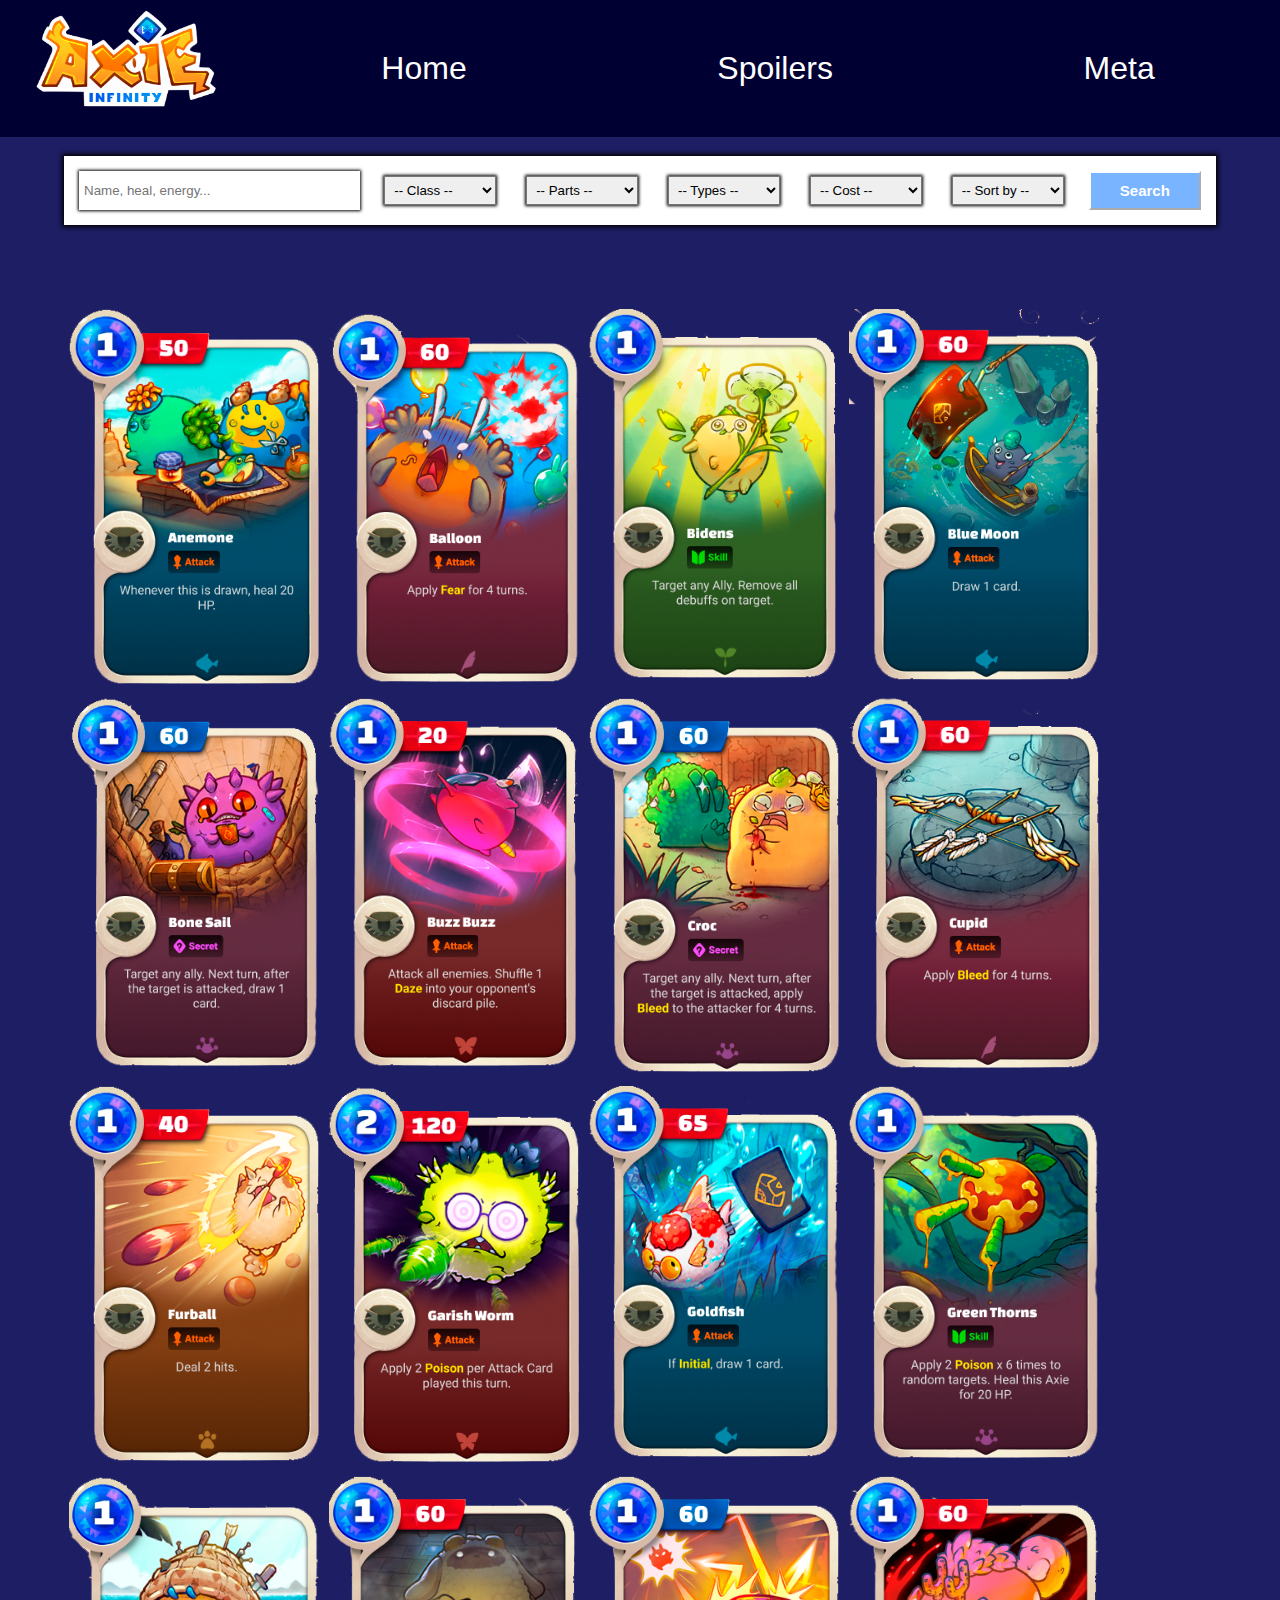
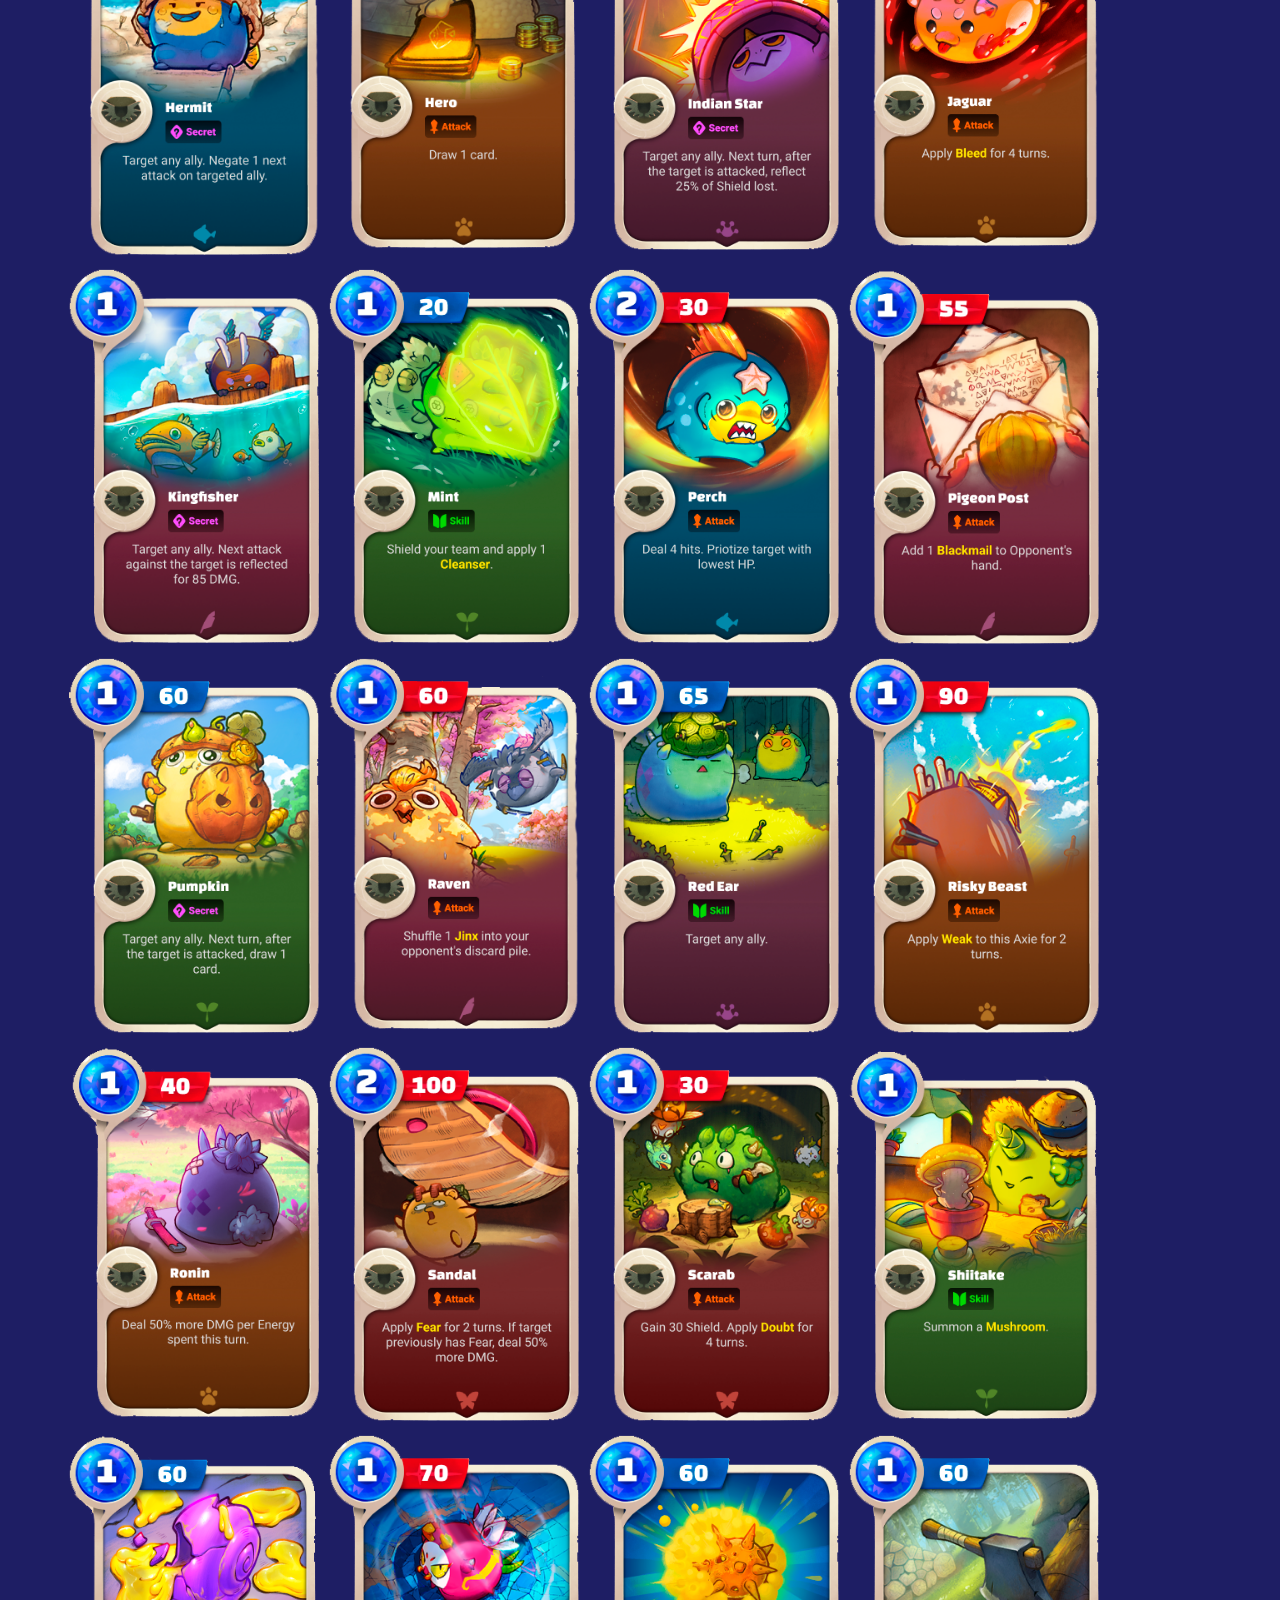
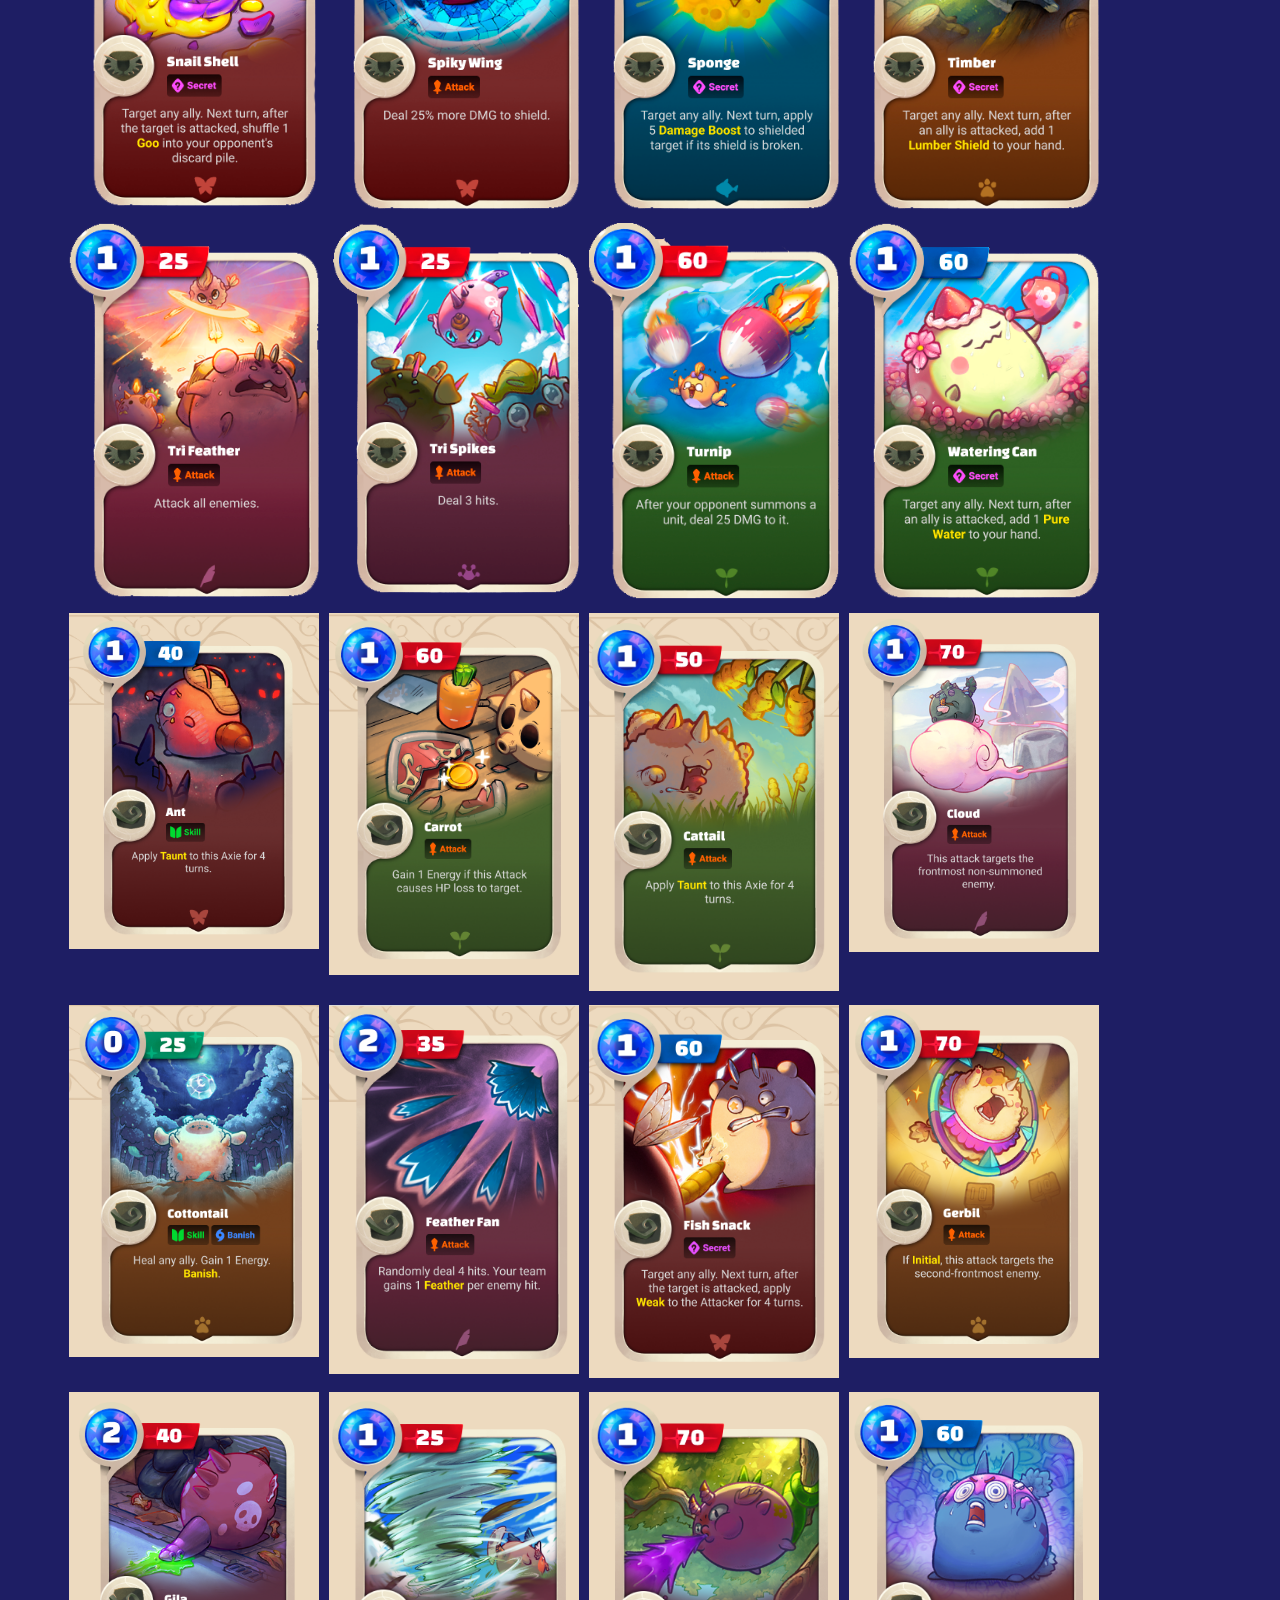
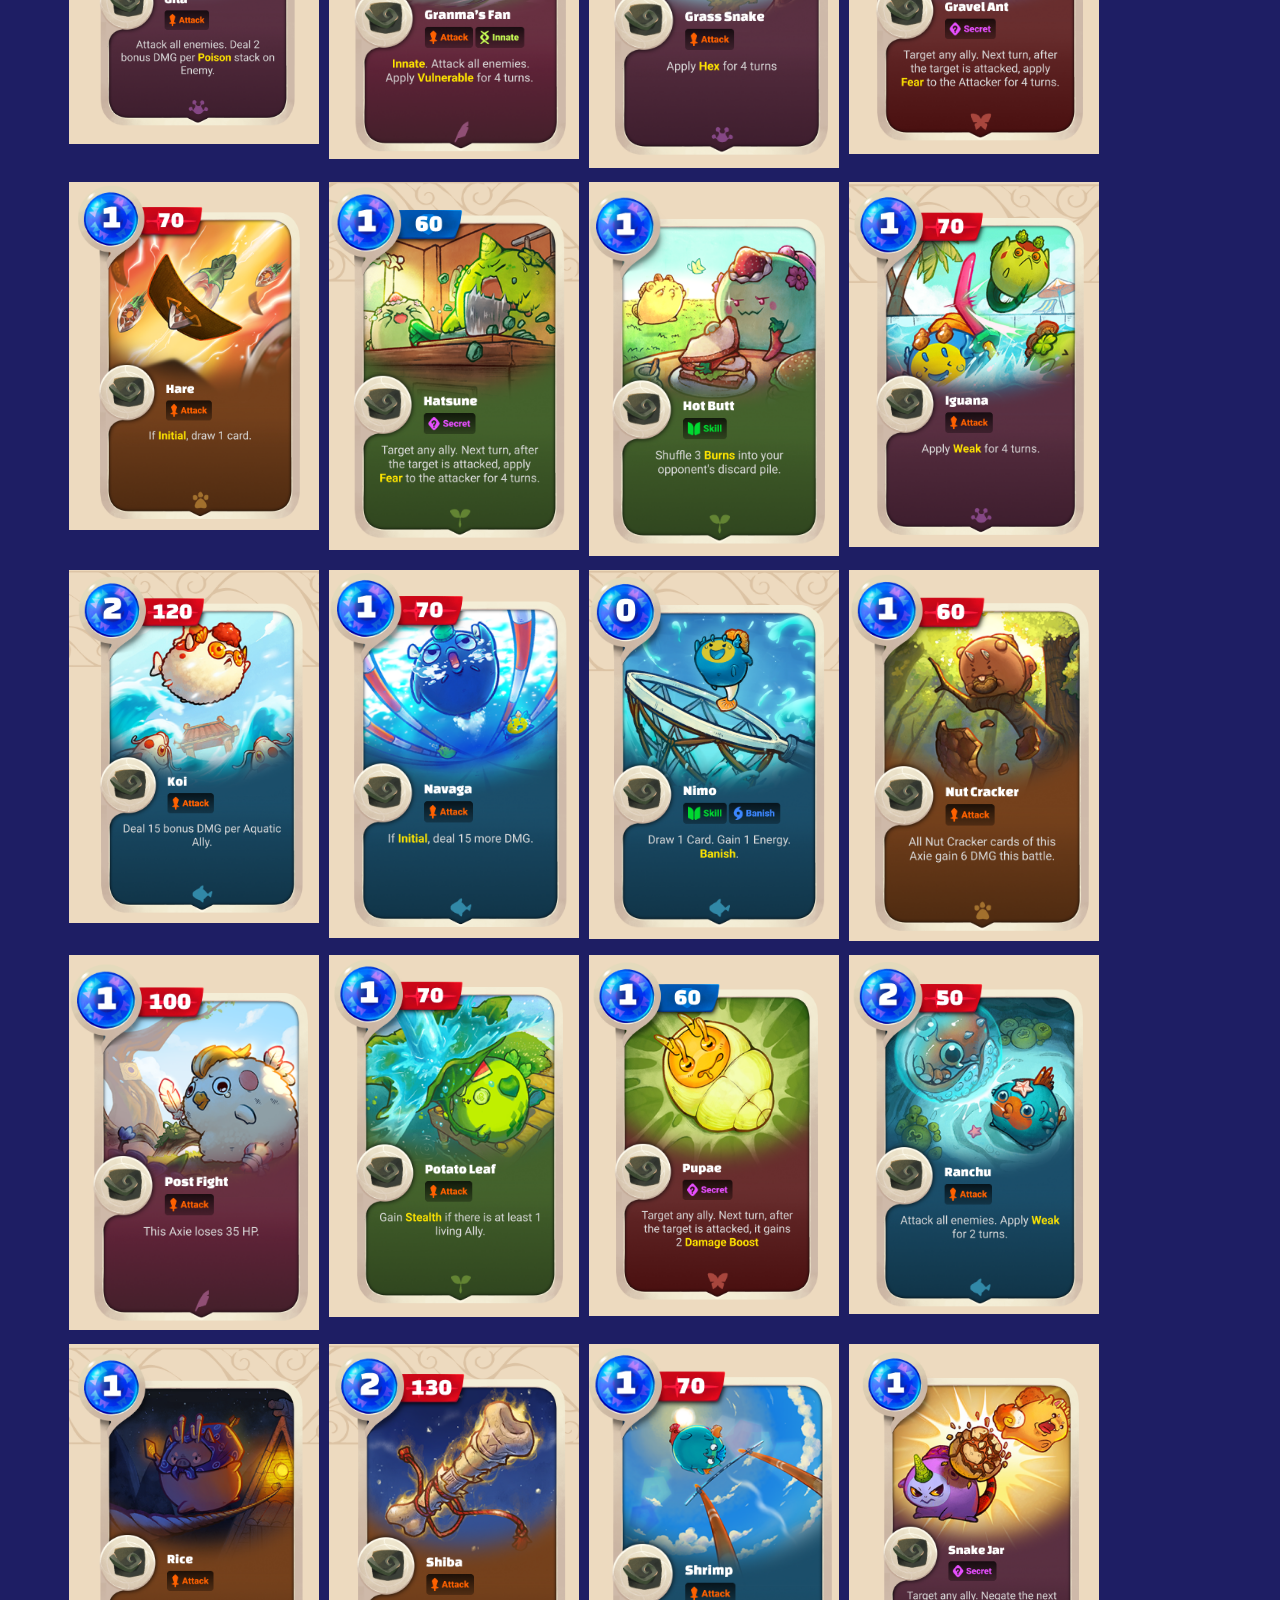
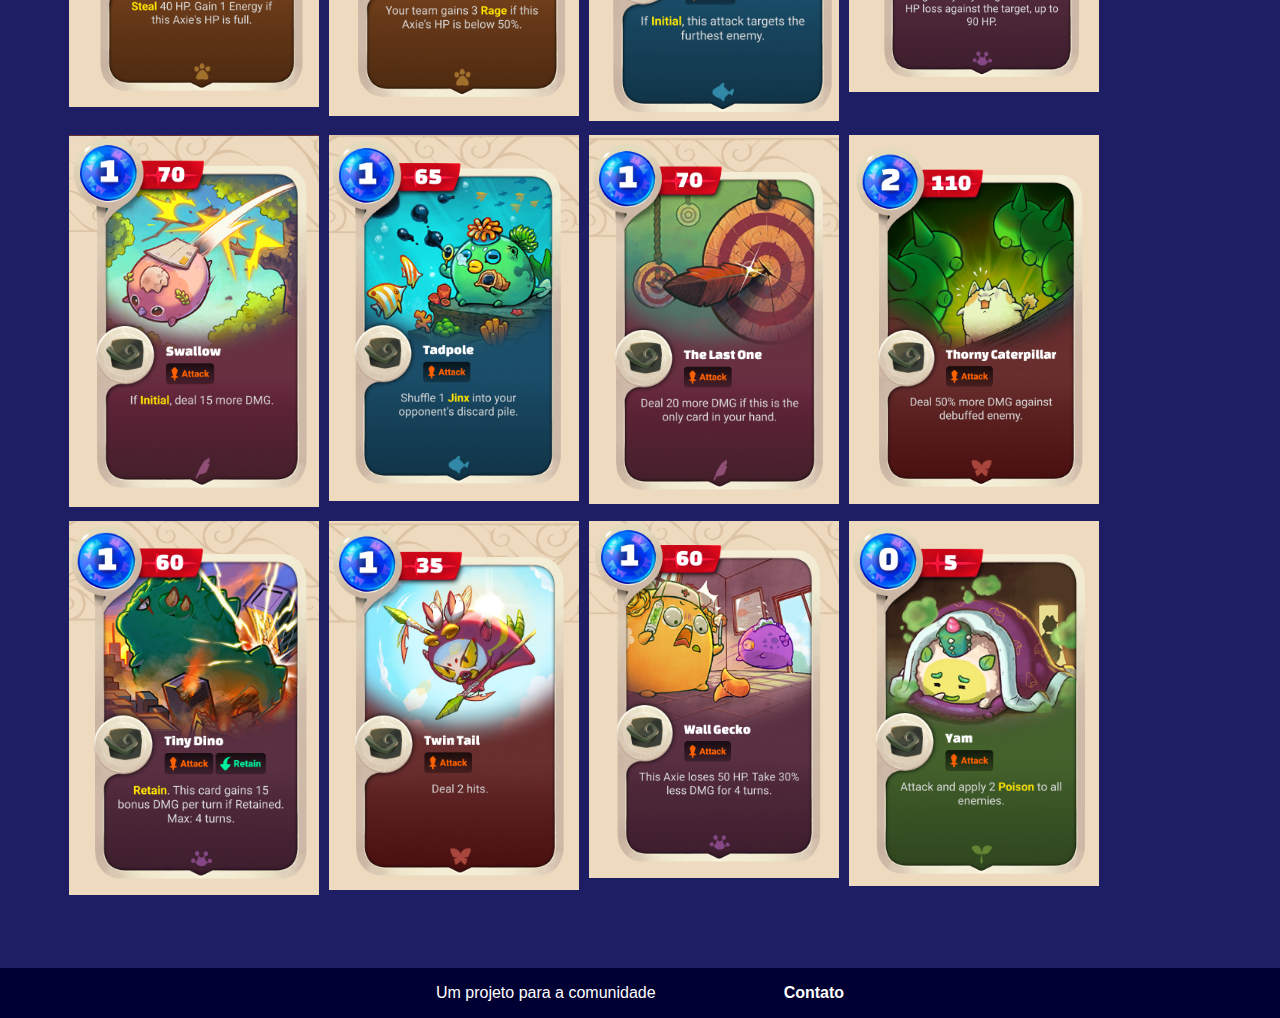
==== spoilers.html @ 696790dc "Filtros Simples prontos" ====
<!DOCTYPE html>
<html lang="en">
<head>
  <meta charset="UTF-8">
  <meta http-equiv="X-UA-Compatible" content="IE=edge">
  <meta name="viewport" content="width=device-width, initial-scale=1.0">
  <title>Axies Spoilers</title>
  <link rel="stylesheet" href="assets/css/main.css">
  <link rel="stylesheet" href="assets\css\spoilers.css">
</head>
<body>
  <header>
    <img id="axieLogo" src="assets\img\axieLogo.png" alt="logo">
    <nav>
      <ul>
        <li><a href="main.html">Home</a></li>
        <li><a href="spoilers.html">Spoilers</a></li>
        <li><a href="#">Meta</a></li>
      </ul>
    </nav>
  </header>

  <div class="filters">
    <input type="text" id="tagFilter" placeholder="Name, heal, energy...">
    <div class="containerFilters">
      <select id="classes">
        <option value="all">-- Class --</option>
        <option value="aquatic">Aquatic</option>
        <option value="birdie">Birdie</option>
        <option value="beast">Beast</option>
        <option value="bug">Bug</option>
        <option value="plant">Plant</option>
        <option value="reptile">Reptile</option>
      </select>
    </div>
    <div class="containerFilters">
      <select id="parts">
        <option value="all">-- Parts --</option>
        <option value="back">Back</option>
        <option value="ears">Ears</option>
        <option value="eye">Eye</option>
        <option value="head">Head</option>
        <option value="mouth">Mouth</option>
        <option value="tail">Tail</option>
      </select>
    </div>
    <div class="containerFilters">
      <select id="type">
        <option value="all">-- Types --</option>
        <option value="attack">Attack</option>
        <option value="banish">Banish</option>
        <option value="innate">Innate</option>
        <option value="retain">Retain</option>
        <option value="secret">Secret</option>
        <option value="skill">Skill</option>
      </select>
    </div>
    <div class="containerFilters">
      <select id="cost">
        <option value="all">-- Cost --</option>
        <option value="0">0</option>
        <option value="1">1</option>
        <option value="2">2</option>
      </select>
    </div>
    <div class="containerFilters">
      <select id="sortBy">
        <option value="all">-- Sort by --</option>
        <option value="highestAttack">Highest Attack</option>
        <option value="highestShild">Highest Shild</option>
        <option value="highestCosts">Highest Costs</option>
        <option value="lowestCosts">Lowest Costs</option>
      </select>
    </div>
    <button onclick="filter()">Search</button>
  </div>

  <div class="spoilers">
    <!-- Back Cards -->
    <div class="containerCards" data-class="aquatic" 
    data-part="back" data-cost="1" 
    data-type="attack" data-damage="50"
    data-shild="0">
      <img src="assets\img\Back\Anemone.PNG" alt="">
    </div>
    <div class="containerCards" data-class="birdie" 
    data-part="back" data-cost="1" 
    data-type="attack" data-damage="60"
    data-shild="0">
      <img src="assets\img\Back\Balloon.PNG" alt="">
    </div>
    <div class="containerCards" data-class="plant" 
    data-part="back" data-cost="1" 
    data-type="skill" data-damage="0"
    data-shild="0">
      <img src="assets\img\Back\Bidens.PNG" alt="">
    </div>
    <div class="containerCards" data-class="aquatic" 
    data-part="back" data-cost="1" 
    data-type="attack" data-damage="60"
    data-shild="0">
      <img src="assets\img\Back\BlueMoon.PNG" alt="">
    </div>
    <div class="containerCards" data-class="reptile" 
    data-part="back" data-cost="1" 
    data-type="secret" data-damage="0"
    data-shild="60">
      <img src="assets\img\Back\BoneSail.PNG" alt="">
    </div>
    <div class="containerCards" data-class="bug" 
    data-part="back" data-cost="1" 
    data-type="attack" data-damage="20"
    data-shild="0">
      <img src="assets\img\Back\BuzzBuzz.PNG" alt="">
    </div>
    <div class="containerCards" data-class="reptile" 
    data-part="back" data-cost="1" 
    data-type="secret" data-damage="0"
    data-shild="60">
      <img src="assets\img\Back\Croc.PNG" alt="">
    </div>
    <div class="containerCards" data-class="birdie" 
    data-part="back" data-cost="1" 
    data-type="attack" data-damage="60"
    data-shild="0">
      <img src="assets\img\Back\Cupid.PNG" alt="">
    </div>
    <div class="containerCards" data-class="beast" 
    data-part="back" data-cost="1" 
    data-type="attack" data-damage="40"
    data-shild="0">
      <img src="assets\img\Back\Furball.PNG" alt="">
    </div>
    <div class="containerCards" data-class="bug" 
    data-part="back" data-cost="2" 
    data-type="attack" data-damage="120"
    data-shild="0">
      <img src="assets\img\Back\GarishWorm.PNG" alt="">
    </div>
    <div class="containerCards" data-class="aquatic" 
    data-part="back" data-cost="1" 
    data-type="attack" data-damage="65"
    data-shild="0">
      <img src="assets\img\Back\Goldfish.PNG" alt="">
    </div>
    <div class="containerCards" data-class="reptile" 
    data-part="back" data-cost="1" 
    data-type="skill" data-damage="0"
    data-shild="0">
      <img src="assets\img\Back\GreenThorns.PNG" alt="">
    </div>
    <div class="containerCards" data-class="aquatic" 
    data-part="back" data-cost="1" 
    data-type="secret" data-damage="0"
    data-shild="0">
      <img src="assets\img\Back\Hermit.PNG" alt="">
    </div>
    <div class="containerCards" data-class="beast" 
    data-part="back" data-cost="1" 
    data-type="attack" data-damage="60"
    data-shild="0">
      <img src="assets\img\Back\Hero.PNG" alt="">
    </div>
    <div class="containerCards" data-class="reptile" 
    data-part="back" data-cost="1" 
    data-type="secret" data-damage="0"
    data-shild="60">
      <img src="assets\img\Back\IndianStar.PNG" alt="">
    </div>
    <div class="containerCards" data-class="beast" 
    data-part="back" data-cost="1" 
    data-type="attack" data-damage="60"
    data-shild="0">
      <img src="assets\img\Back\Jaguar.PNG" alt="">
    </div>
    <div class="containerCards" data-class="birdie" 
    data-part="back" data-cost="1" 
    data-type="secret" data-damage="0"
    data-shild="0">
      <img src="assets\img\Back\Kingfisher.PNG" alt="">
    </div>
    <div class="containerCards" data-class="plant" 
    data-part="back" data-cost="1" 
    data-type="skill" data-damage="0"
    data-shild="20">
      <img src="assets\img\Back\Mint.PNG" alt="">
    </div>
    <div class="containerCards" data-class="aquatic" 
    data-part="back" data-cost="2" 
    data-type="attack" data-damage="30"
    data-shild="0">
      <img src="assets\img\Back\Perch.PNG" alt="">
    </div>
    <div class="containerCards" data-class="birdie" 
    data-part="back" data-cost="1" 
    data-type="attack" data-damage="55"
    data-shild="0">
      <img src="assets\img\Back\PigeonPost.PNG" alt="">
    </div>
    <div class="containerCards" data-class="plant" 
    data-part="back" data-cost="1" 
    data-type="secret" data-damage="0"
    data-shild="60">
      <img src="assets\img\Back\Pumpkin.PNG" alt="">
    </div>
    <div class="containerCards" data-class="birdie" 
    data-part="back" data-cost="1" 
    data-type="attack" data-damage="60"
    data-shild="0">
      <img src="assets\img\Back\Raven.PNG" alt="">
    </div>
    <div class="containerCards" data-class="reptile" 
    data-part="back" data-cost="1" 
    data-type="skill" data-damage="0"
    data-shild="65">
      <img src="assets\img\Back\RedEar.PNG" alt="">
    </div>
    <div class="containerCards" data-class="beast" 
    data-part="back" data-cost="1" 
    data-type="attack" data-damage="90"
    data-shild="0">
      <img src="assets\img\Back\RiskyBeast.PNG" alt="">
    </div>
    <div class="containerCards" data-class="beast" 
    data-part="back" data-cost="1" 
    data-type="attack" data-damage="40"
    data-shild="0">
      <img src="assets\img\Back\Ronin.PNG" alt="">
    </div>
    <div class="containerCards" data-class="bug" 
    data-part="back" data-cost="2" 
    data-type="attack" data-damage="100"
    data-shild="0">
      <img src="assets\img\Back\Sandal.PNG" alt="">
    </div>
    <div class="containerCards" data-class="bug" 
    data-part="back" data-cost="1" 
    data-type="attack" data-damage="30"
    data-shild="0">
      <img src="assets\img\Back\Scarab.PNG" alt="">
    </div>
    <div class="containerCards" data-class="plant" 
    data-part="back" data-cost="1" 
    data-type="skill" data-damage="0"
    data-shild="0">
      <img src="assets\img\Back\Shiitake.PNG" alt="">
    </div>
    <div class="containerCards" data-class="bug" 
    data-part="back" data-cost="1" 
    data-type="secret" data-damage="0"
    data-shild="60">
      <img src="assets\img\Back\SnailShell.PNG" alt="">
    </div>
    <div class="containerCards" data-class="bug" 
    data-part="back" data-cost="1" 
    data-type="attack" data-damage="70"
    data-shild="0">
      <img src="assets\img\Back\SpikyWing.PNG" alt="">
    </div>
    <div class="containerCards" data-class="aquatic" 
    data-part="back" data-cost="1" 
    data-type="secret" data-damage="0"
    data-shild="60">
      <img src="assets\img\Back\Sponge.PNG" alt="">
    </div>
    <div class="containerCards" data-class="beast" 
    data-part="back" data-cost="1" 
    data-type="secret" data-damage="0"
    data-shild="60">
      <img src="assets\img\Back\Timber.PNG" alt="">
    </div>
    <div class="containerCards" data-class="birdie" 
    data-part="back" data-cost="1" 
    data-type="attack" data-damage="25"
    data-shild="0">
      <img src="assets\img\Back\TriFeather.PNG" alt="">
    </div>
    <div class="containerCards" data-class="reptile" 
    data-part="back" data-cost="1" 
    data-type="attack" data-damage="25"
    data-shild="0">
      <img src="assets\img\Back\TriSpikes.PNG" alt="">
    </div>
    <div class="containerCards" data-class="plant" 
    data-part="back" data-cost="1" 
    data-type="attack" data-damage="60"
    data-shild="0">
      <img src="assets\img\Back\Turnip.PNG" alt="">
    </div>
    <div class="containerCards" data-class="plant" 
    data-part="back" data-cost="1" 
    data-type="secret" data-damage="0"
    data-shild="60">
      <img src="assets\img\Back\WateringCan.PNG" alt="">
    </div>
    
    <!-- Tail Cards -->
    <div class="containerCards" data-class="bug" 
    data-part="tail" data-cost="1" 
    data-type="skill" data-damage="0"
    data-shild="40">
      <img src="assets\img\Tail\Ant.PNG" alt="">
    </div>
    <div class="containerCards" data-class="plant" 
    data-part="tail" data-cost="1" 
    data-type="attack" data-damage="60"
    data-shild="0">
      <img src="assets\img\Tail\Carrot.PNG" alt="">
    </div>
    <div class="containerCards" data-class="plant" 
    data-part="tail" data-cost="1" 
    data-type="attack" data-damage="50"
    data-shild="0">
      <img src="assets\img\Tail\Cattail.PNG" alt="">
    </div>
    <div class="containerCards" data-class="birdie" 
    data-part="tail" data-cost="1" 
    data-type="attack" data-damage="70"
    data-shild="0">
      <img src="assets\img\Tail\Cloud.PNG" alt="">
    </div>
    <div class="containerCards" data-class="beast" 
    data-part="tail" data-cost="0" 
    data-type="skill" data-damage="0"
    data-shild="0" data-heal="25"
    data-variety="banish">
      <img src="assets\img\Tail\Cottontail.PNG" alt="">
    </div>
    <div class="containerCards" data-class="birdie" 
    data-part="tail" data-cost="2" 
    data-type="attack" data-damage="35"
    data-shild="0">
      <img src="assets\img\Tail\FeatherFan.PNG" alt="">
    </div>
    <div class="containerCards" data-class="bug" 
    data-part="tail" data-cost="1" 
    data-type="secret" data-damage="0"
    data-shild="60">
      <img src="assets\img\Tail\FishSnack.PNG" alt="">
    </div>
    <div class="containerCards" data-class="beast" 
    data-part="tail" data-cost="1" 
    data-type="attack" data-damage="70"
    data-shild="0">
      <img src="assets\img\Tail\Gerbil.PNG" alt="">
    </div>
    <div class="containerCards" data-class="reptile" 
    data-part="tail" data-cost="2" 
    data-type="attack" data-damage="40"
    data-shild="0">
      <img src="assets\img\Tail\Gila.PNG" alt="">
    </div>
    <div class="containerCards" data-class="birdie" 
    data-part="tail" data-cost="1" 
    data-type="attack" data-damage="25"
    data-shild="0" data-variety="innate">
      <img src="assets\img\Tail\GranmasFan.PNG" alt="">
    </div>
    <div class="containerCards" data-class="reptile" 
    data-part="tail" data-cost="1" 
    data-type="attack" data-damage="70"
    data-shild="0">
      <img src="assets\img\Tail\GrassSnake.PNG" alt="">
    </div>
    <div class="containerCards" data-class="bug" 
    data-part="tail" data-cost="1" 
    data-type="secret" data-damage="0"
    data-shild="60">
      <img src="assets\img\Tail\GravelAnt.PNG" alt="">
    </div>
    <div class="containerCards" data-class="beast" 
    data-part="tail" data-cost="1" 
    data-type="attack" data-damage="70"
    data-shild="0">
      <img src="assets\img\Tail\Hare.PNG" alt="">
    </div>
    <div class="containerCards" data-class="plant" 
    data-part="tail" data-cost="1" 
    data-type="secret" data-damage="0"
    data-shild="60">
      <img src="assets\img\Tail\Hatsune.PNG" alt="">
    </div>
    <div class="containerCards" data-class="plant" 
    data-part="tail" data-cost="1" 
    data-type="skill" data-damage="0"
    data-shild="0">
      <img src="assets\img\Tail\HotButt.PNG" alt="">
    </div>
    <div class="containerCards" data-class="reptile" 
    data-part="tail" data-cost="1" 
    data-type="attack" data-damage="70"
    data-shild="0">
      <img src="assets\img\Tail\Iguana.PNG" alt="">
    </div>
    <div class="containerCards" data-class="aquatic" 
    data-part="tail" data-cost="2" 
    data-type="attack" data-damage="120"
    data-shild="0">
      <img src="assets\img\Tail\Koi.PNG" alt="">
    </div>
    <div class="containerCards" data-class="aquatic" 
    data-part="tail" data-cost="1" 
    data-type="attack" data-damage="70"
    data-shild="0">
      <img src="assets\img\Tail\Navaga.PNG" alt="">
    </div>
    <div class="containerCards" data-class="aquatic" 
    data-part="tail" data-cost="0" 
    data-type="skill" data-damage="0"
    data-shild="0" data-variety="banish">
      <img src="assets\img\Tail\Nimo.PNG" alt="">
    </div>
    <div class="containerCards" data-class="beast" 
    data-part="tail" data-cost="1" 
    data-type="attack" data-damage="60"
    data-shild="0">
      <img src="assets\img\Tail\NutCracker.PNG" alt="">
    </div>
    <div class="containerCards" data-class="birdie" 
    data-part="tail" data-cost="1" 
    data-type="attack" data-damage="100"
    data-shild="0">
      <img src="assets\img\Tail\PostFight.PNG" alt="">
    </div>
    <div class="containerCards" data-class="plant" 
    data-part="tail" data-cost="1" 
    data-type="attack" data-damage="70"
    data-shild="0">
      <img src="assets\img\Tail\PotatoLeaf.PNG" alt="">
    </div>
    <div class="containerCards" data-class="bug" 
    data-part="tail" data-cost="1" 
    data-type="secret" data-damage="0"
    data-shild="60">
      <img src="assets\img\Tail\Pupae.PNG" alt="">
    </div>
    <div class="containerCards" data-class="aquatic" 
    data-part="tail" data-cost="2" 
    data-type="attack" data-damage="50"
    data-shild="0">
      <img src="assets\img\Tail\Ranchu.PNG" alt="">
    </div>
    <div class="containerCards" data-class="beast" 
    data-part="tail" data-cost="1" 
    data-type="attack" data-damage="0"
    data-shild="0">
      <img src="assets\img\Tail\Rice.PNG" alt="">
    </div>
    <div class="containerCards" data-class="beast" 
    data-part="tail" data-cost="2" 
    data-type="attack" data-damage="130"
    data-shild="0">
      <img src="assets\img\Tail\Shiba.PNG" alt="">
    </div>
    <div class="containerCards" data-class="aquatic" 
    data-part="tail" data-cost="1" 
    data-type="attack" data-damage="70"
    data-shild="0">
      <img src="assets\img\Tail\Shrimp.PNG" alt="">
    </div>
    <div class="containerCards" data-class="reptile" 
    data-part="tail" data-cost="1" 
    data-type="secret" data-damage="0"
    data-shild="0">
      <img src="assets\img\Tail\SnakeJar.PNG" alt="">
    </div>
    <div class="containerCards" data-class="birdie" 
    data-part="tail" data-cost="1" 
    data-type="attack" data-damage="70"
    data-shild="0">
      <img src="assets\img\Tail\Swallow.PNG" alt="">
    </div>
    <div class="containerCards" data-class="aquatic" 
    data-part="tail" data-cost="1" 
    data-type="attack" data-damage="65"
    data-shild="0">
      <img src="assets\img\Tail\Tadpole.PNG" alt="">
    </div>
    <div class="containerCards" data-class="birdie" 
    data-part="tail" data-cost="1" 
    data-type="attack" data-damage="70"
    data-shild="0">
      <img src="assets\img\Tail\TheLastOne.PNG" alt="">
    </div>
    <div class="containerCards" data-class="bug" 
    data-part="tail" data-cost="2" 
    data-type="attack" data-damage="110"
    data-shild="0">
      <img src="assets\img\Tail\ThornyCaterpillar.PNG" alt="">
    </div>
    <div class="containerCards" data-class="reptile" 
    data-part="tail" data-cost="1" 
    data-type="attack" data-damage="60"
    data-shild="0" data-variety="retain">
      <img src="assets\img\Tail\TinyDino.PNG" alt="">
    </div>
    <div class="containerCards" data-class="bug" 
    data-part="tail" data-cost="1" 
    data-type="attack" data-damage="35"
    data-shild="0">
      <img src="assets\img\Tail\TwinTail.PNG" alt="">
    </div>
    <div class="containerCards" data-class="reptile" 
    data-part="tail" data-cost="1" 
    data-type="attack" data-damage="60"
    data-shild="0">
      <img src="assets\img\Tail\WallGecko.PNG" alt="">
    </div>
    <div class="containerCards" data-class="plan" 
    data-part="tail" data-cost="0" 
    data-type="attack" data-damage="5"
    data-shild="0">
      <img src="assets\img\Tail\Yam.PNG" alt="">
    </div>
    
  </div>

  <footer>
    <p>Um projeto para a comunidade</p>
    <a id="contact" href="#">Contato</a>
  </footer>
  <script src="assets\js\spoilers.js"></script>
</body>
</html>
---- assets/css/main.css ----
html, body, figure, div, input, textarea,
p, h1, h2, h3, h4, h5, h6, ul, a {
  margin: 0;
  padding: 0;
  border: none;
  box-sizing: border-box;
  font-family: sans-serif;
  list-style: none;
  text-decoration: none;
}

#axieLogo {
  width: 20%;
}

body {
  background-color: rgb(30, 30, 100);
}

header a {
  color: white;
}

header {
  width: 100%;
  height: 20%;
  display: inline-flex;
  align-items: center;
  background-color: rgb(0, 0, 50);
}

nav {
  width: 80%;
}

ul {
  width: 100%;
  display: inline-flex;
  justify-content: space-around;
  font-size: 2.5vw;
}

footer {
  position: relative;
  bottom: 0;
  width: 100%;
  background-color: rgb(0, 0, 50);
  color: white;
  display: inline-flex;
  height: 50px;
  align-items: center;
  justify-content: center;
}

#contact {
  margin-left: 10%;
  color: white;
  font-weight: bolder;
  text-decoration: none;
}
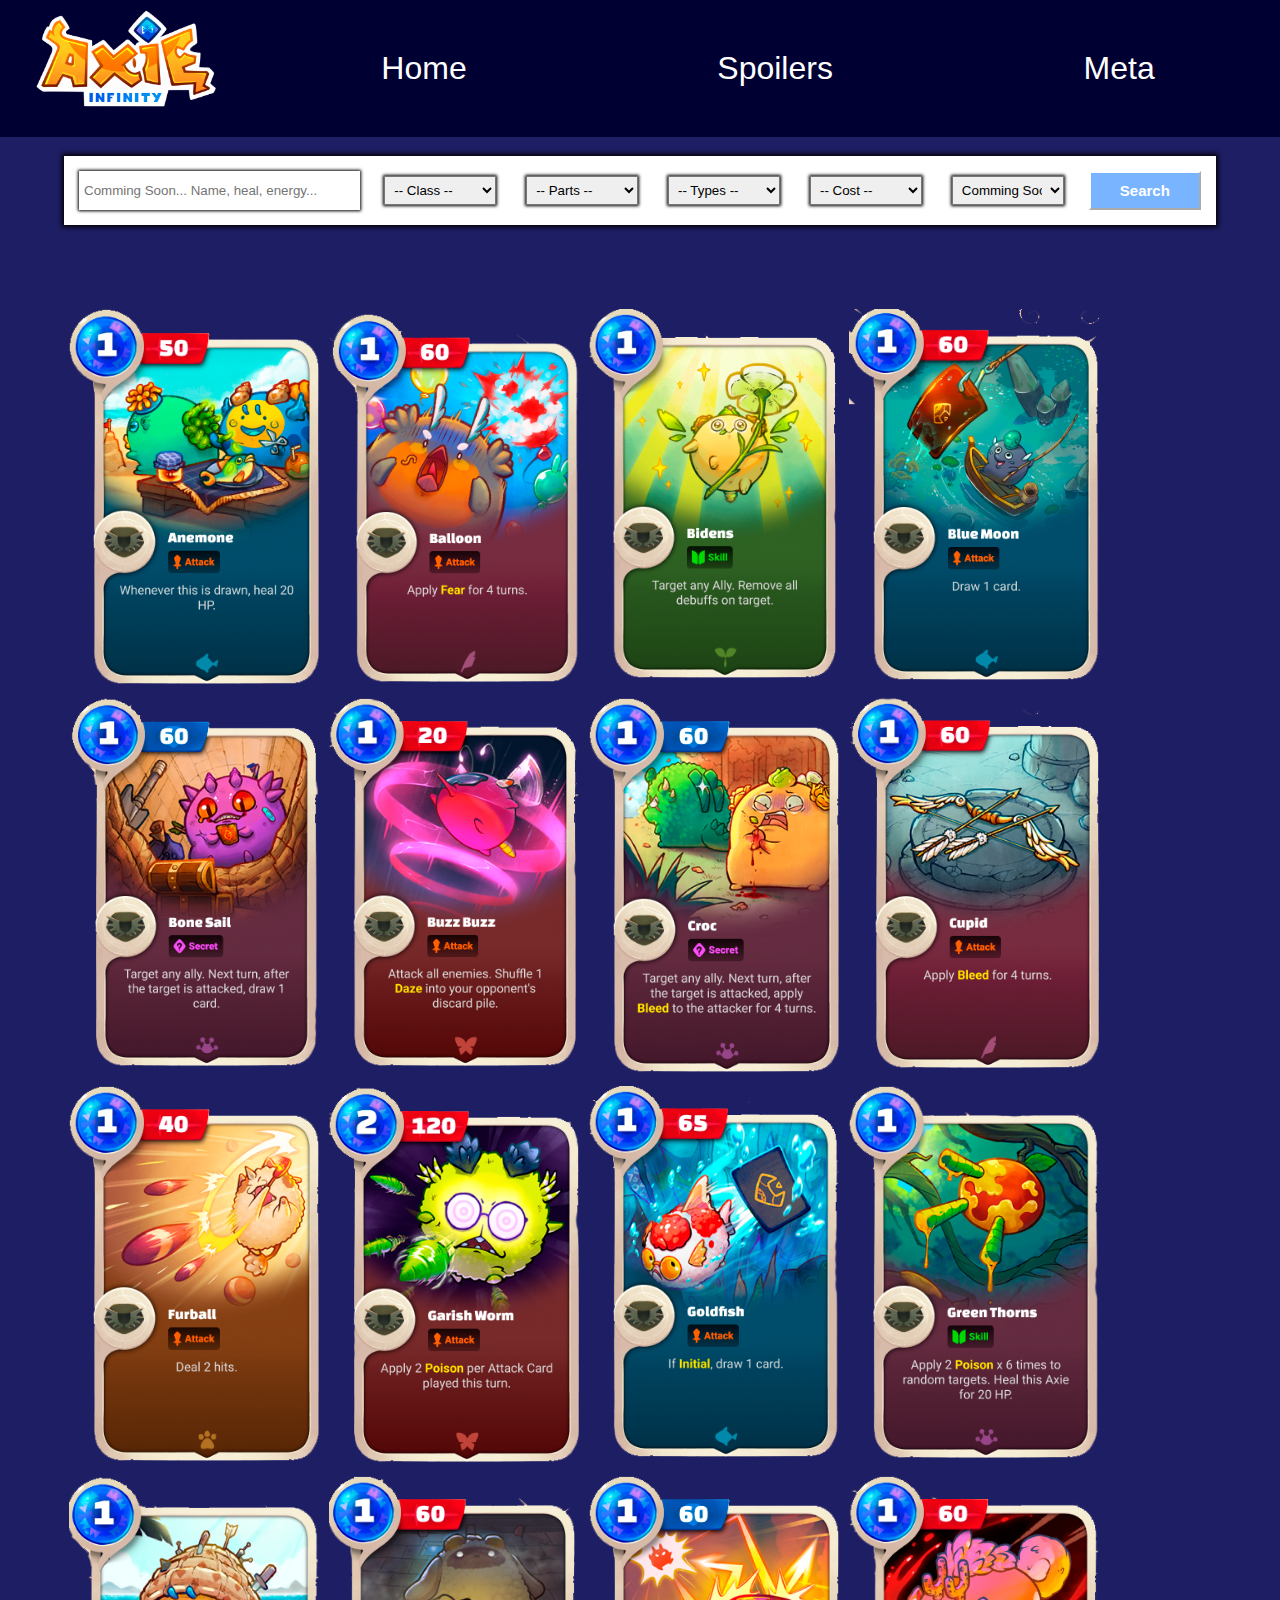
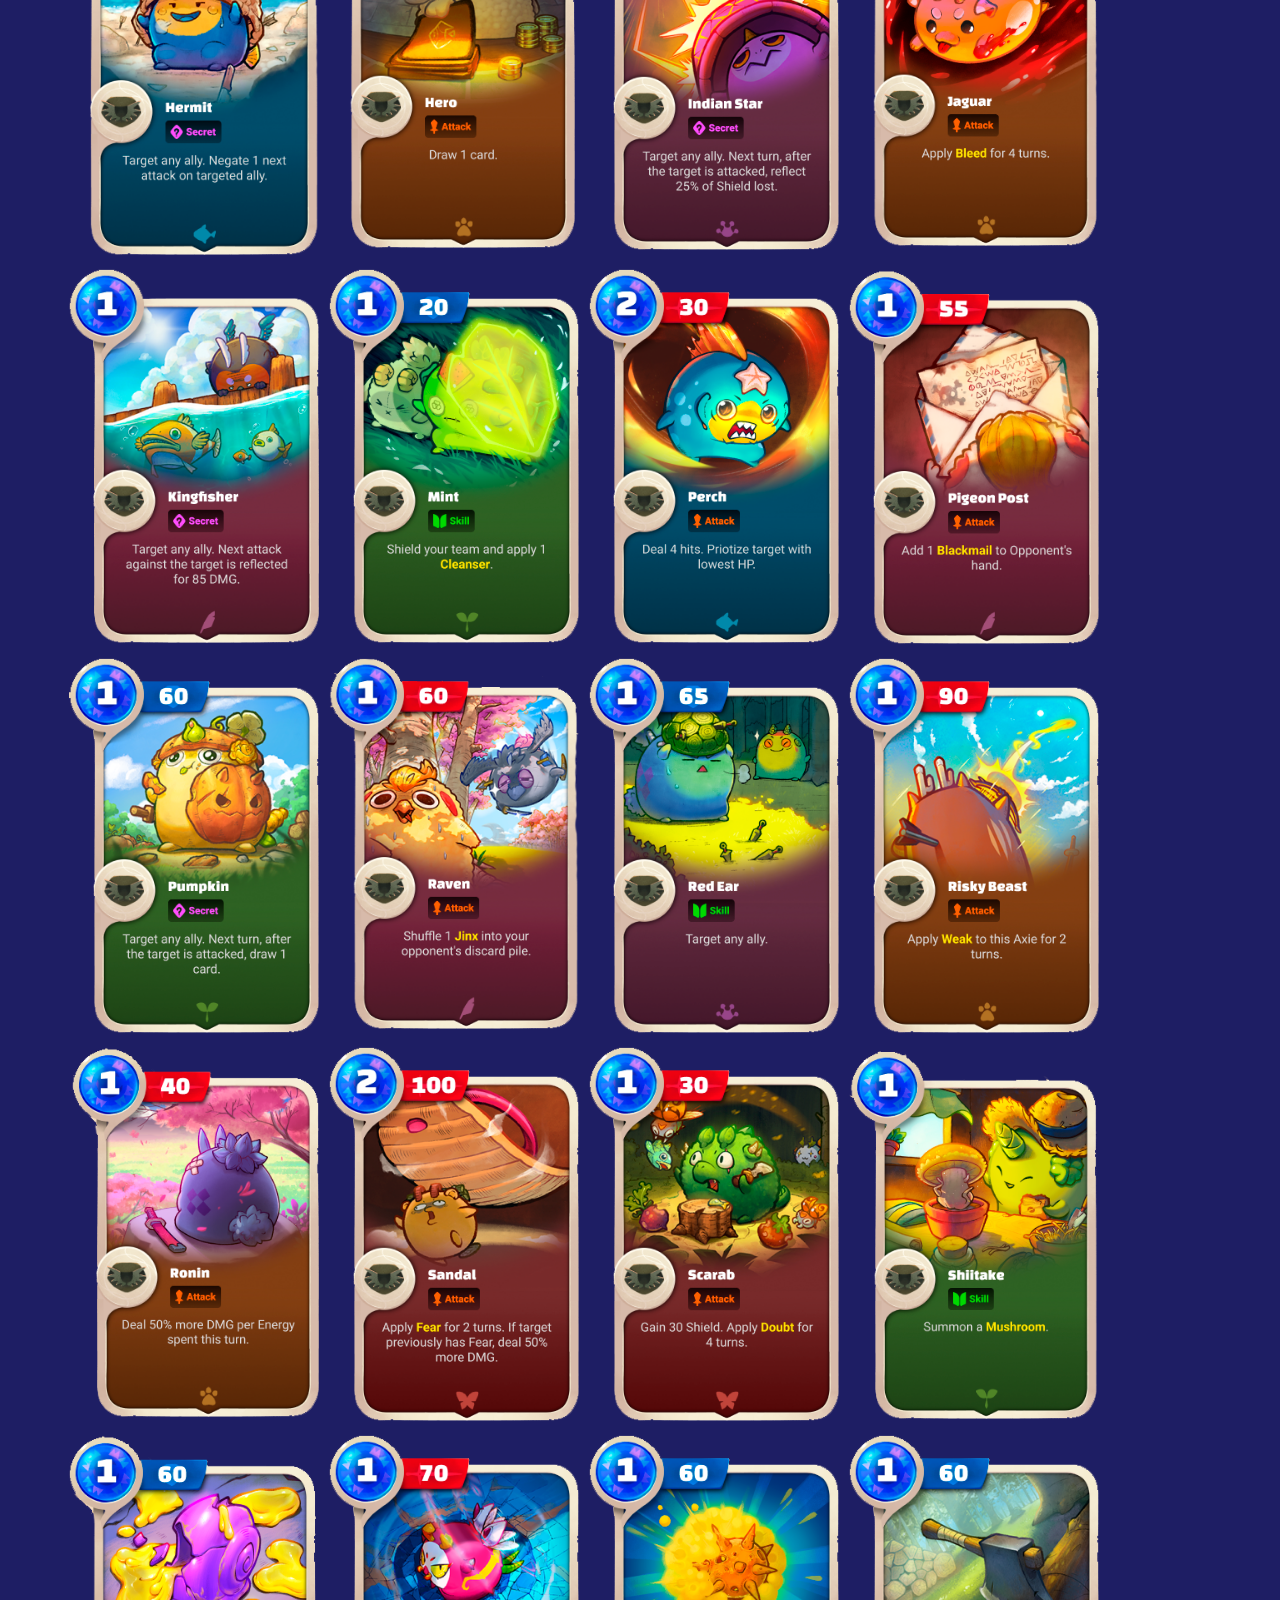
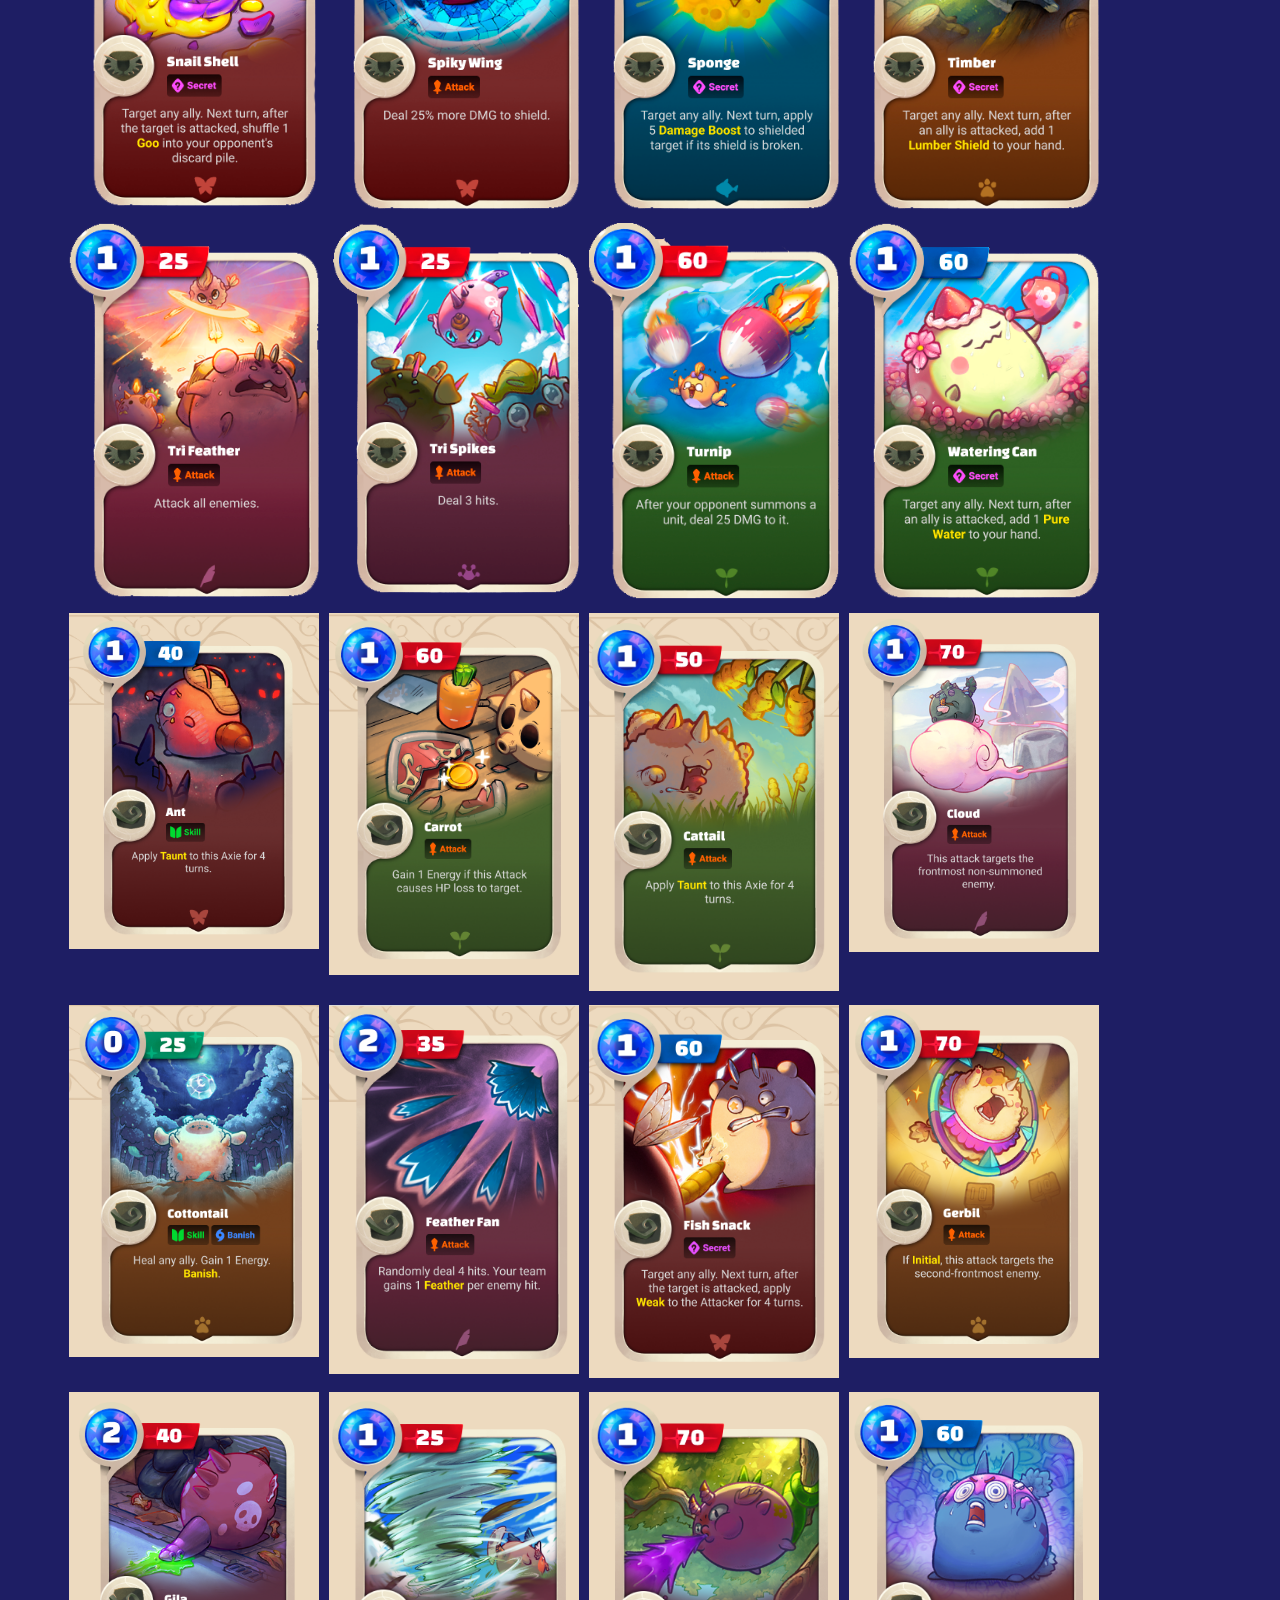
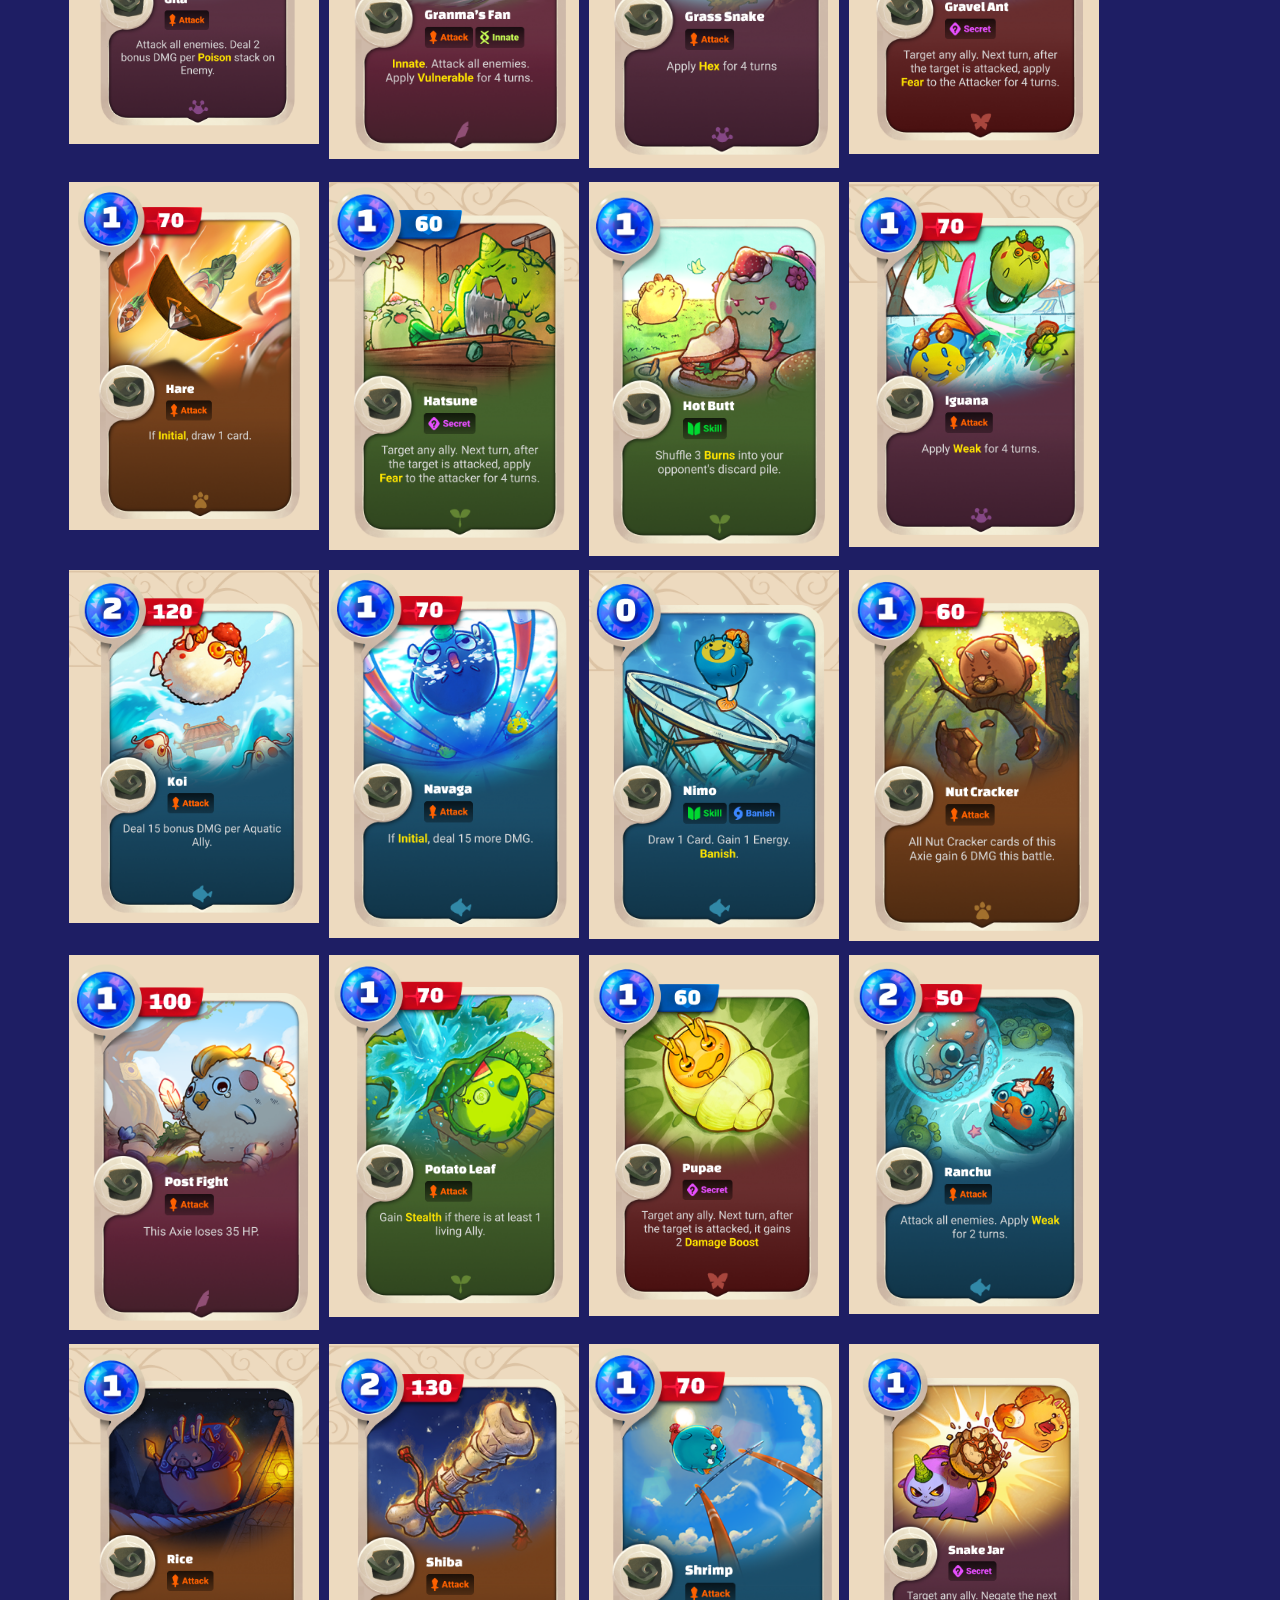
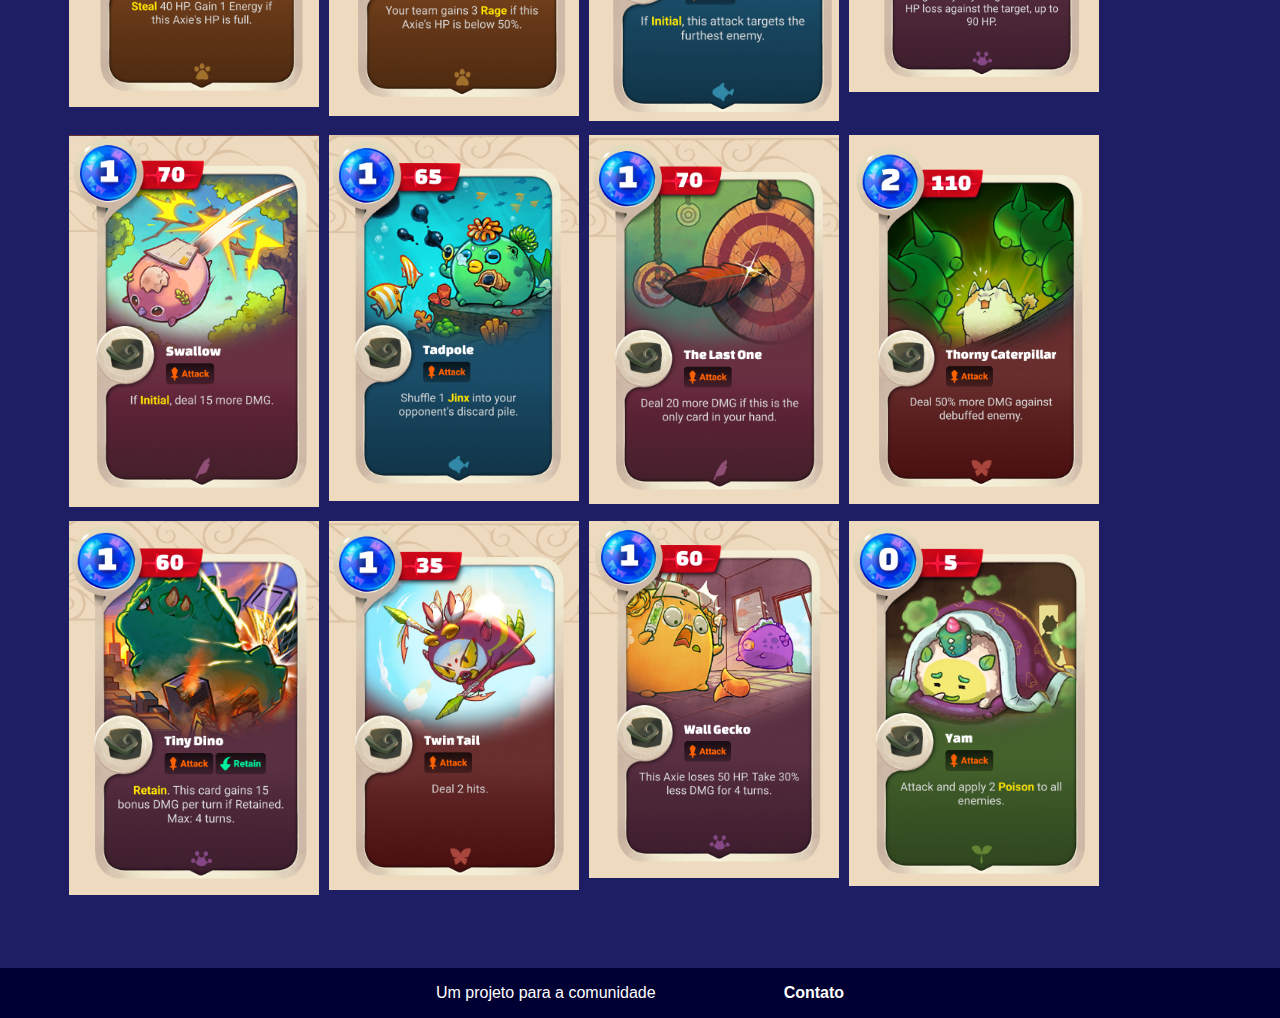
==== commit 020d60d7: "Comming Soon add" ====
--- a/spoilers.html
+++ b/spoilers.html
@@ -13,7 +13,7 @@
     <img id="axieLogo" src="assets\img\axieLogo.png" alt="logo">
     <nav>
       <ul>
-        <li><a href="main.html">Home</a></li>
+        <li><a href="index.html">Home</a></li>
         <li><a href="spoilers.html">Spoilers</a></li>
         <li><a href="#">Meta</a></li>
       </ul>
@@ -21,7 +21,7 @@
   </header>
 
   <div class="filters">
-    <input type="text" id="tagFilter" placeholder="Name, heal, energy...">
+    <input type="text" id="tagFilter" placeholder="Comming Soon... Name, heal, energy...">
     <div class="containerFilters">
       <select id="classes">
         <option value="all">-- Class --</option>
@@ -65,7 +65,7 @@
     </div>
     <div class="containerFilters">
       <select id="sortBy">
-        <option value="all">-- Sort by --</option>
+        <option value="all">Comming Soon -- Sort by --</option>
         <option value="highestAttack">Highest Attack</option>
         <option value="highestShild">Highest Shild</option>
         <option value="highestCosts">Highest Costs</option>
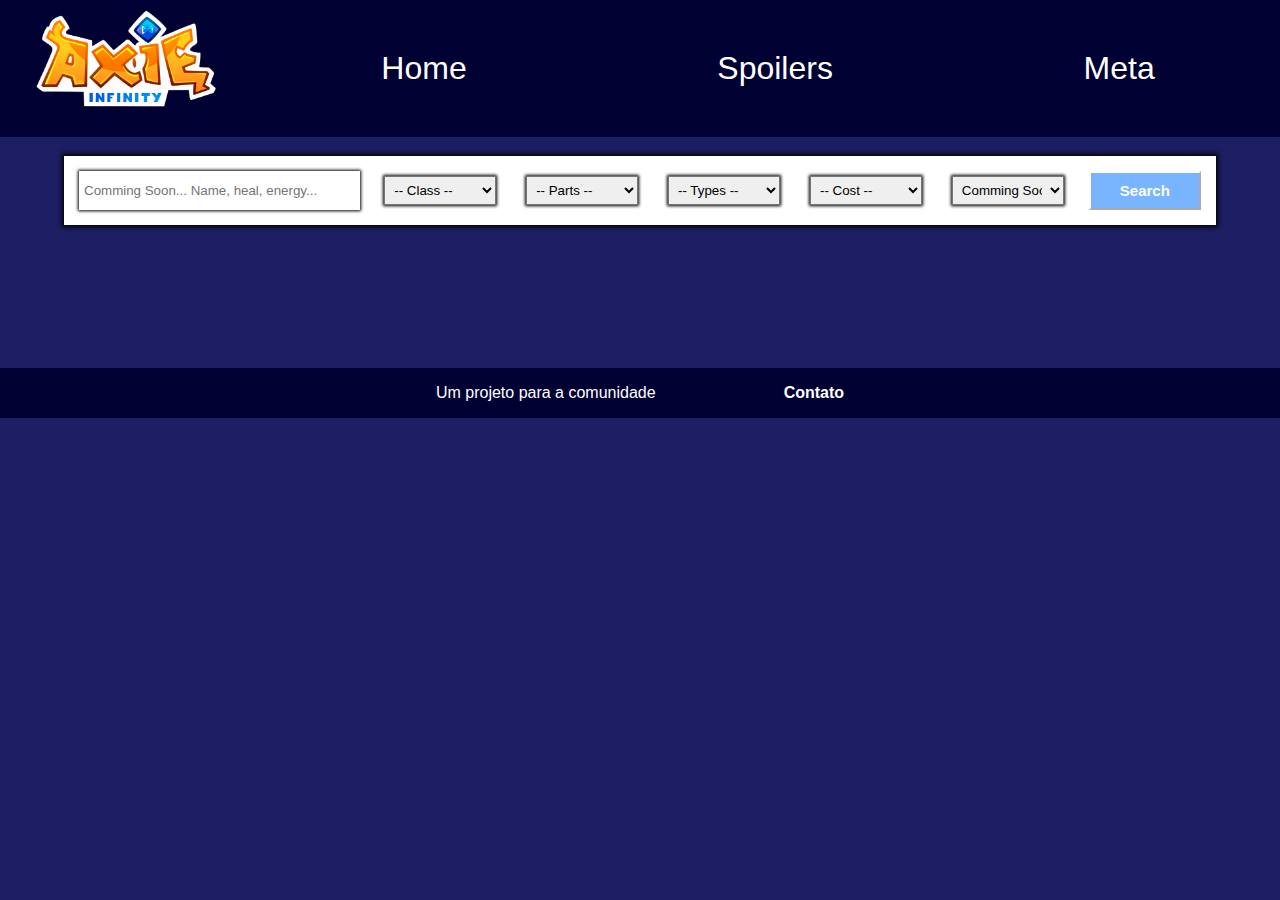
==== commit 4fd4dfde: "Modifiquei tanto que nem sei oq foi" ====
--- a/spoilers.html
+++ b/spoilers.html
@@ -74,9 +74,11 @@
     </div>
     <button onclick="filter()">Search</button>
   </div>
-
-  <div class="spoilers">
-    <!-- Back Cards -->
+  <div class="containerCards">
+    <ul></ul>
+  </div>
+<!-- 
+  <div class="containerCards">
     <div class="containerCards" data-class="aquatic" 
     data-part="back" data-cost="1" 
     data-type="attack" data-damage="50"
@@ -294,7 +296,7 @@
       <img src="assets\img\Back\WateringCan.PNG" alt="">
     </div>
     
-    <!-- Tail Cards -->
+    
     <div class="containerCards" data-class="bug" 
     data-part="tail" data-cost="1" 
     data-type="skill" data-damage="0"
@@ -348,13 +350,13 @@
     data-part="tail" data-cost="2" 
     data-type="attack" data-damage="40"
     data-shild="0">
-      <img src="assets\img\Tail\Gila.PNG" alt="">
+      <img src="assets\img\tail\Gila.PNG" alt="">
     </div>
     <div class="containerCards" data-class="birdie" 
     data-part="tail" data-cost="1" 
     data-type="attack" data-damage="25"
     data-shild="0" data-variety="innate">
-      <img src="assets\img\Tail\GranmasFan.PNG" alt="">
+      <img src="assets\img\Tail\Granma'sFan.PNG" alt="">
     </div>
     <div class="containerCards" data-class="reptile" 
     data-part="tail" data-cost="1" 
@@ -513,12 +515,14 @@
       <img src="assets\img\Tail\Yam.PNG" alt="">
     </div>
     
-  </div>
+  </div> -->
 
   <footer>
     <p>Um projeto para a comunidade</p>
     <a id="contact" href="#">Contato</a>
   </footer>
+  <script src="assets/js/api.js"></script>
+  <script src="assets/js/data.js"></script>
   <script src="assets\js\spoilers.js"></script>
 </body>
 </html>